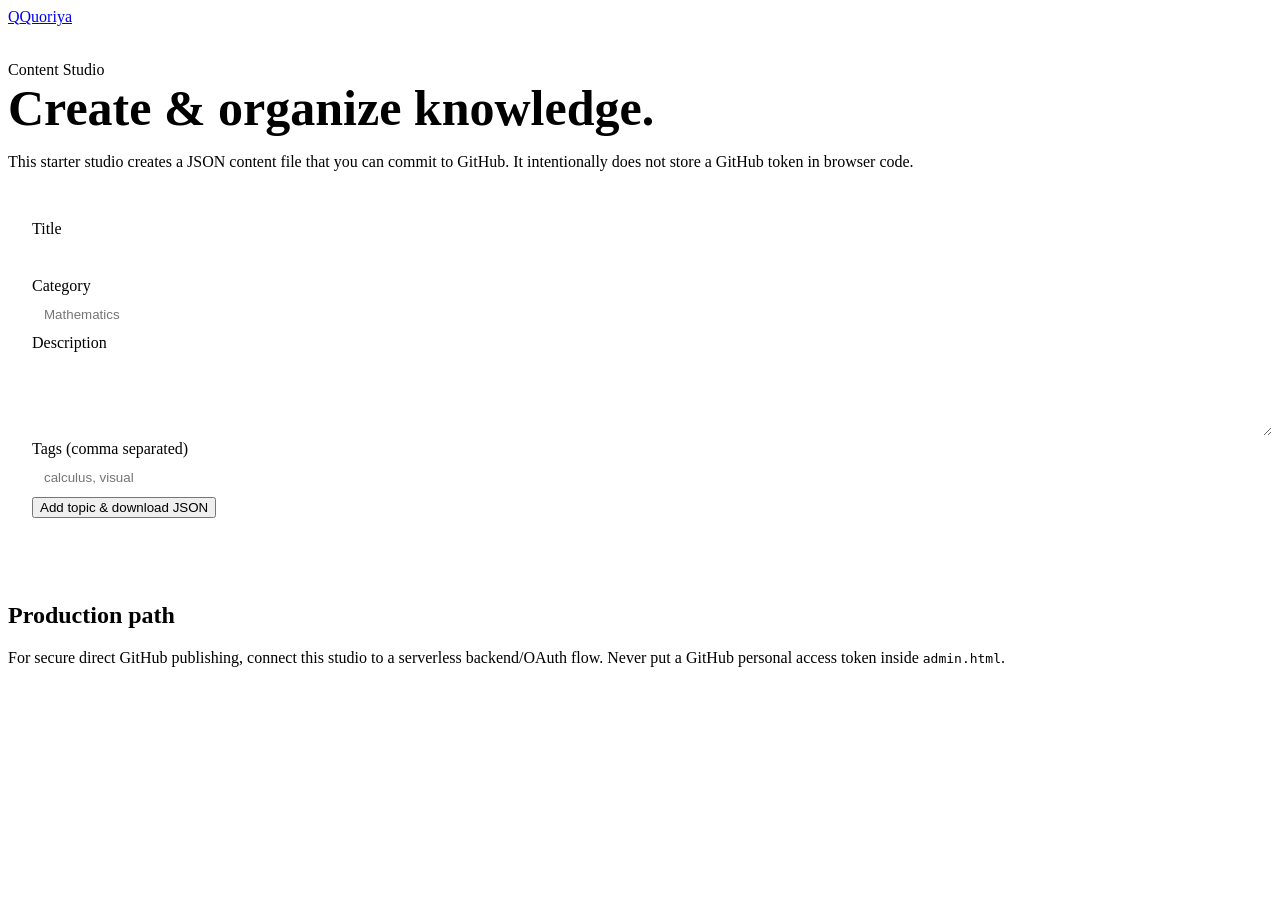
==== admin.html @ b4e04af1 "Add files via upload" ====
<!doctype html><html lang="en"><head><meta charset="utf-8"><meta name="viewport" content="width=device-width,initial-scale=1"><title>Quoriya Content Studio</title><link rel="stylesheet" href="css/style.css"></head><body><main class="section"><a class="brand" href="index.html"><span class="brand-mark">Q</span>Quoriya</a><div style="height:35px"></div><span class="eyebrow">Content Studio</span><h1 style="font:800 50px Manrope;margin:0;color:var(--navy)">Create & organize knowledge.</h1><p class="section-lead">This starter studio creates a JSON content file that you can commit to GitHub. It intentionally does not store a GitHub token in browser code.</p><div class="topic-card" style="padding:24px;margin-top:25px"><form id="contentForm"><label>Title<br><input required name="title" style="width:100%;padding:12px;border:1px solid var(--line);border-radius:10px"></label><br><label>Category<br><input required name="category" placeholder="Mathematics" style="width:100%;padding:12px;border:1px solid var(--line);border-radius:10px"></label><br><label>Description<br><textarea required name="description" rows="4" style="width:100%;padding:12px;border:1px solid var(--line);border-radius:10px"></textarea></label><br><label>Tags (comma separated)<br><input name="tags" placeholder="calculus, visual" style="width:100%;padding:12px;border:1px solid var(--line);border-radius:10px"></label><br><button class="btn btn-primary" type="submit">Add topic & download JSON</button></form></div><div id="status" class="search-results" style="margin-top:20px"></div><h2 style="margin-top:60px">Production path</h2><p class="section-lead">For secure direct GitHub publishing, connect this studio to a serverless backend/OAuth flow. Never put a GitHub personal access token inside <code>admin.html</code>.</p></main><script>const f=document.querySelector('#contentForm');const s=document.querySelector('#status');f.onsubmit=e=>{e.preventDefault();const fd=new FormData(f);const topic={id:fd.get('title').toLowerCase().replace(/[^a-z0-9]+/g,'-').replace(/^-|-$/g,''),title:fd.get('title'),category:fd.get('category'),description:fd.get('description'),icon:'✦',type:'Guide',readTime:'5 min',tags:fd.get('tags').split(',').map(x=>x.trim()).filter(Boolean)};const blob=new Blob([JSON.stringify({topic},null,2)],{type:'application/json'});const a=document.createElement('a');a.href=URL.createObjectURL(blob);a.download=topic.id+'.json';a.click();URL.revokeObjectURL(a.href);s.textContent='Topic file created. Add it to your content workflow in GitHub.'};</script></body></html>
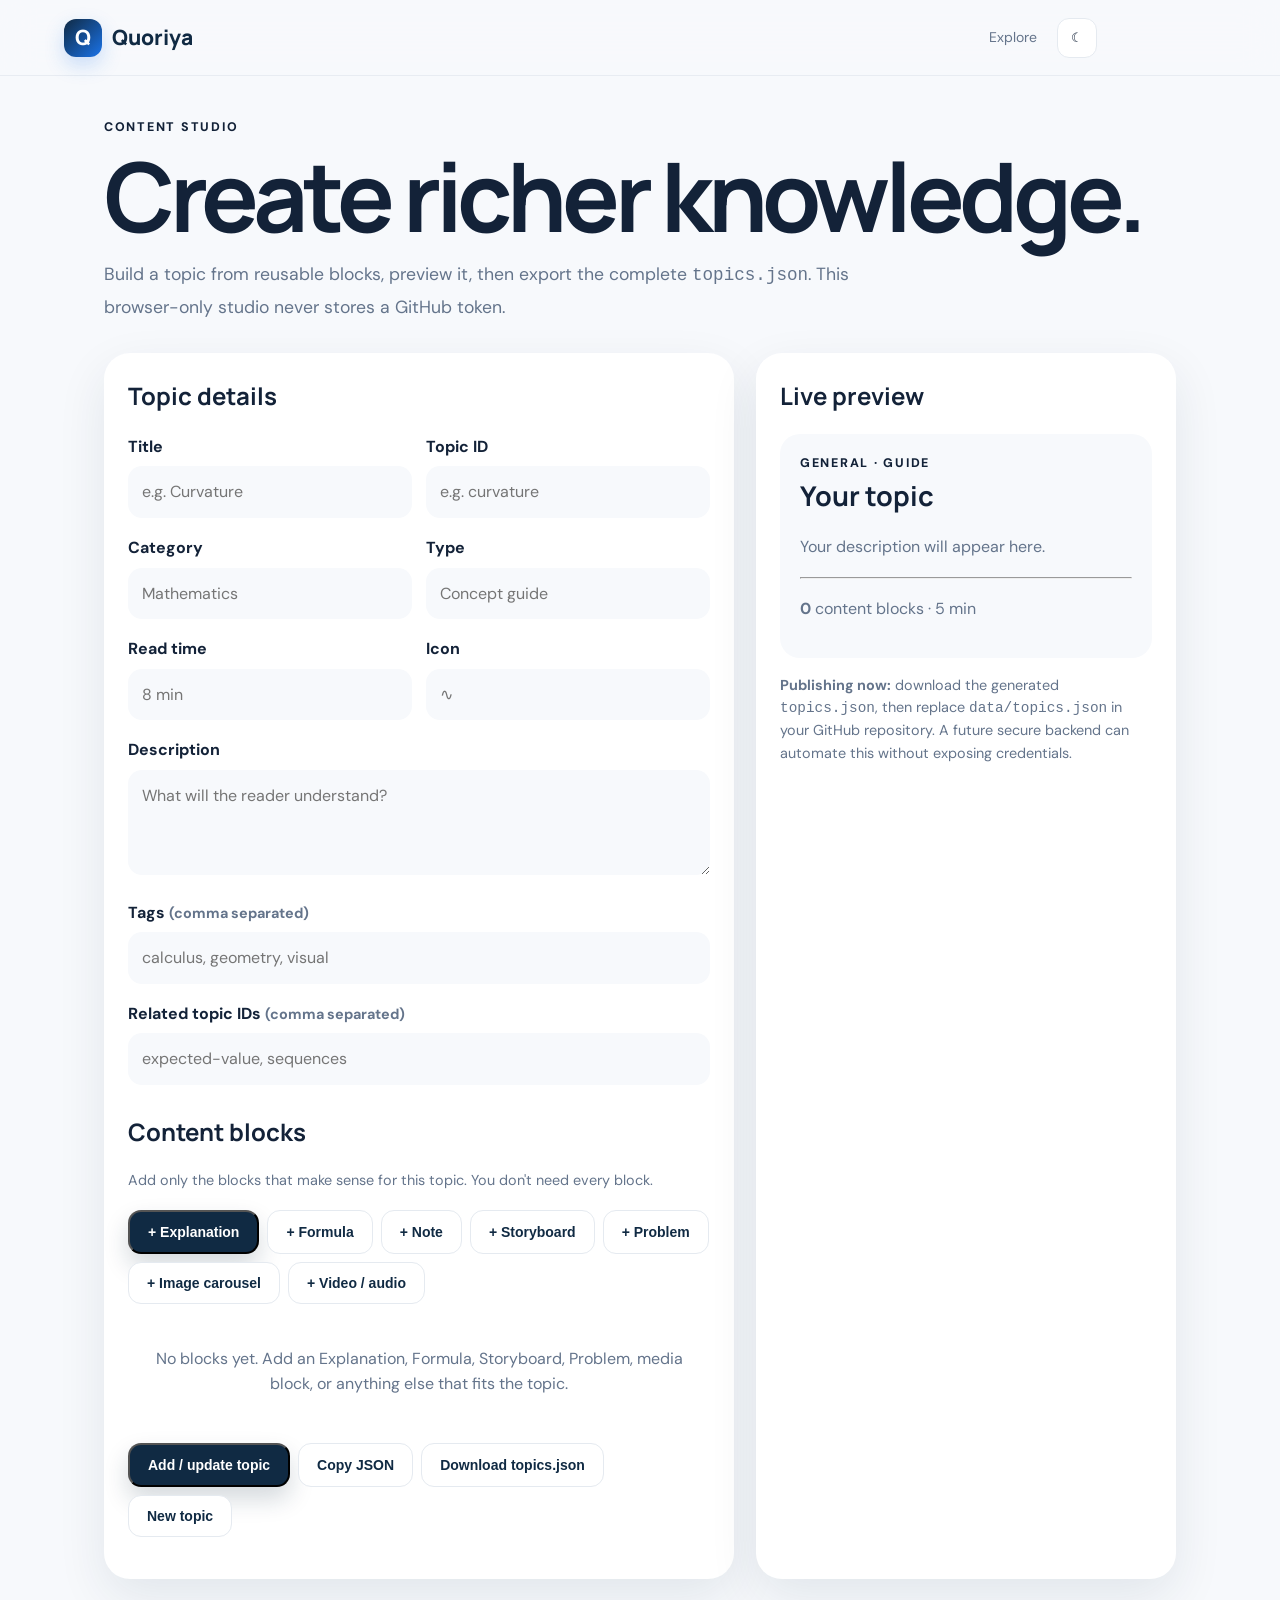
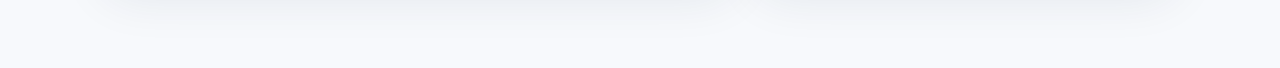
==== commit 51a0ea59: "Update admin.html" ====
--- a/admin.html
+++ b/admin.html
@@ -1 +1,243 @@
-<!doctype html><html lang="en"><head><meta charset="utf-8"><meta name="viewport" content="width=device-width,initial-scale=1"><title>Quoriya Content Studio</title><link rel="stylesheet" href="css/style.css"></head><body><main class="section"><a class="brand" href="index.html"><span class="brand-mark">Q</span>Quoriya</a><div style="height:35px"></div><span class="eyebrow">Content Studio</span><h1 style="font:800 50px Manrope;margin:0;color:var(--navy)">Create & organize knowledge.</h1><p class="section-lead">This starter studio creates a JSON content file that you can commit to GitHub. It intentionally does not store a GitHub token in browser code.</p><div class="topic-card" style="padding:24px;margin-top:25px"><form id="contentForm"><label>Title<br><input required name="title" style="width:100%;padding:12px;border:1px solid var(--line);border-radius:10px"></label><br><label>Category<br><input required name="category" placeholder="Mathematics" style="width:100%;padding:12px;border:1px solid var(--line);border-radius:10px"></label><br><label>Description<br><textarea required name="description" rows="4" style="width:100%;padding:12px;border:1px solid var(--line);border-radius:10px"></textarea></label><br><label>Tags (comma separated)<br><input name="tags" placeholder="calculus, visual" style="width:100%;padding:12px;border:1px solid var(--line);border-radius:10px"></label><br><button class="btn btn-primary" type="submit">Add topic & download JSON</button></form></div><div id="status" class="search-results" style="margin-top:20px"></div><h2 style="margin-top:60px">Production path</h2><p class="section-lead">For secure direct GitHub publishing, connect this studio to a serverless backend/OAuth flow. Never put a GitHub personal access token inside <code>admin.html</code>.</p></main><script>const f=document.querySelector('#contentForm');const s=document.querySelector('#status');f.onsubmit=e=>{e.preventDefault();const fd=new FormData(f);const topic={id:fd.get('title').toLowerCase().replace(/[^a-z0-9]+/g,'-').replace(/^-|-$/g,''),title:fd.get('title'),category:fd.get('category'),description:fd.get('description'),icon:'✦',type:'Guide',readTime:'5 min',tags:fd.get('tags').split(',').map(x=>x.trim()).filter(Boolean)};const blob=new Blob([JSON.stringify({topic},null,2)],{type:'application/json'});const a=document.createElement('a');a.href=URL.createObjectURL(blob);a.download=topic.id+'.json';a.click();URL.revokeObjectURL(a.href);s.textContent='Topic file created. Add it to your content workflow in GitHub.'};</script></body></html>
+<!doctype html>
+<html lang="en">
+<head>
+  <meta charset="utf-8">
+  <meta name="viewport" content="width=device-width,initial-scale=1">
+  <meta name="description" content="Quoriya Content Studio">
+  <meta name="theme-color" content="#102A43">
+  <title>Content Studio — Quoriya</title>
+  <link rel="preconnect" href="https://fonts.googleapis.com">
+  <link rel="preconnect" href="https://fonts.gstatic.com" crossorigin>
+  <link href="https://fonts.googleapis.com/css2?family=DM+Sans:wght@400;500;600;700&family=Manrope:wght@600;700;800&display=swap" rel="stylesheet">
+  <link rel="stylesheet" href="css/style.css">
+  <style>
+    .studio{max-width:1120px;margin:auto;padding:42px 24px 90px}
+    .studio-kicker{color:var(--accent);font-weight:800;letter-spacing:.14em;text-transform:uppercase;font-size:.78rem}
+    .studio h1{font-family:Manrope,sans-serif;font-size:clamp(3rem,8vw,6rem);line-height:.95;letter-spacing:-.055em;margin:12px 0 18px}
+    .studio-lead{max-width:780px;color:var(--muted);font-size:1.1rem;line-height:1.8}
+    .studio-grid{display:grid;grid-template-columns:minmax(0,1.2fr) minmax(300px,.8fr);gap:22px;margin-top:30px}
+    .panel{border:1px solid var(--border);background:var(--card);border-radius:26px;padding:24px;box-shadow:var(--shadow)}
+    .panel h2{font-family:Manrope,sans-serif;margin:0 0 18px}
+    .field{margin:0 0 17px}.field label{display:block;font-weight:700;margin-bottom:7px}
+    .field input,.field textarea,.field select{width:100%;box-sizing:border-box;border:1px solid var(--border);border-radius:14px;background:var(--bg);color:var(--ink);padding:13px 14px;font:inherit}
+    .field textarea{min-height:105px;resize:vertical}
+    .two{display:grid;grid-template-columns:1fr 1fr;gap:14px}
+    .toolbar{display:flex;flex-wrap:wrap;gap:8px;margin:18px 0}.toolbar button{cursor:pointer}
+    .block{border:1px solid var(--border);border-radius:20px;padding:18px;margin-top:14px;background:var(--bg)}
+    .block-head{display:flex;align-items:center;justify-content:space-between;gap:10px;margin-bottom:12px}
+    .block-head strong{font-family:Manrope,sans-serif}
+    .block-actions{display:flex;gap:7px}.mini{border:1px solid var(--border);background:var(--card);color:var(--ink);border-radius:10px;padding:7px 10px;cursor:pointer}
+    .preview{position:sticky;top:18px}
+    .preview-card{border:1px solid var(--border);border-radius:20px;padding:20px;background:var(--bg);min-height:180px}
+    .preview-card h3{font-family:Manrope,sans-serif;font-size:1.7rem;margin:0 0 10px}
+    .preview-card p{color:var(--muted);line-height:1.7}
+    .status{margin-top:14px;padding:12px 14px;border-radius:14px;background:rgba(46,204,113,.10);border:1px solid rgba(46,204,113,.25);color:var(--ink);display:none}
+    .danger{background:rgba(220,53,69,.08);border-color:rgba(220,53,69,.2)}
+    .empty{border:1px dashed var(--border);border-radius:18px;padding:24px;text-align:center;color:var(--muted)}
+    .hint{font-size:.9rem;color:var(--muted);line-height:1.55}
+    @media(max-width:850px){.studio-grid{grid-template-columns:1fr}.preview{position:static}.two{grid-template-columns:1fr}}
+  </style>
+</head>
+<body>
+<div class="app-shell">
+<header class="site-header">
+  <a class="brand" href="index.html"><span class="brand-mark">Q</span><span>Quoriya</span></a>
+  <div></div>
+  <nav class="header-actions">
+    <a href="index.html">Explore</a>
+    <button class="icon-btn" id="themeToggle" type="button">☾</button>
+  </nav>
+</header>
+
+<main class="studio">
+  <div class="studio-kicker">Content Studio</div>
+  <h1>Create richer knowledge.</h1>
+  <p class="studio-lead">Build a topic from reusable blocks, preview it, then export the complete <code>topics.json</code>. This browser-only studio never stores a GitHub token.</p>
+
+  <div class="studio-grid">
+    <section class="panel">
+      <h2>Topic details</h2>
+      <div class="two">
+        <div class="field"><label for="title">Title</label><input id="title" placeholder="e.g. Curvature"></div>
+        <div class="field"><label for="id">Topic ID</label><input id="id" placeholder="e.g. curvature"></div>
+      </div>
+      <div class="two">
+        <div class="field"><label for="category">Category</label><input id="category" placeholder="Mathematics"></div>
+        <div class="field"><label for="type">Type</label><input id="type" placeholder="Concept guide"></div>
+      </div>
+      <div class="two">
+        <div class="field"><label for="readTime">Read time</label><input id="readTime" placeholder="8 min"></div>
+        <div class="field"><label for="icon">Icon</label><input id="icon" placeholder="∿"></div>
+      </div>
+      <div class="field"><label for="description">Description</label><textarea id="description" placeholder="What will the reader understand?"></textarea></div>
+      <div class="field"><label for="tags">Tags <span class="hint">(comma separated)</span></label><input id="tags" placeholder="calculus, geometry, visual"></div>
+      <div class="field"><label for="related">Related topic IDs <span class="hint">(comma separated)</span></label><input id="related" placeholder="expected-value, sequences"></div>
+
+      <h2 style="margin-top:28px">Content blocks</h2>
+      <p class="hint">Add only the blocks that make sense for this topic. You don't need every block.</p>
+      <div class="toolbar">
+        <button class="btn btn-primary" data-add="text">+ Explanation</button>
+        <button class="btn btn-ghost" data-add="formula">+ Formula</button>
+        <button class="btn btn-ghost" data-add="note">+ Note</button>
+        <button class="btn btn-ghost" data-add="story">+ Storyboard</button>
+        <button class="btn btn-ghost" data-add="problem">+ Problem</button>
+        <button class="btn btn-ghost" data-add="gallery">+ Image carousel</button>
+        <button class="btn btn-ghost" data-add="media">+ Video / audio</button>
+      </div>
+      <div id="blocks"></div>
+      <div id="empty" class="empty">No blocks yet. Add an Explanation, Formula, Storyboard, Problem, media block, or anything else that fits the topic.</div>
+
+      <div class="toolbar" style="margin-top:22px">
+        <button class="btn btn-primary" id="saveTopic">Add / update topic</button>
+        <button class="btn btn-ghost" id="copyJson">Copy JSON</button>
+        <button class="btn btn-ghost" id="downloadJson">Download topics.json</button>
+        <button class="btn btn-ghost" id="newTopic">New topic</button>
+      </div>
+      <div id="status" class="status"></div>
+    </section>
+
+    <aside class="panel preview">
+      <h2>Live preview</h2>
+      <div id="preview" class="preview-card">
+        <h3>Your topic</h3>
+        <p>Fill in the title and description. Your content structure will appear here as you build it.</p>
+      </div>
+      <p class="hint" style="margin-top:16px"><strong>Publishing now:</strong> download the generated <code>topics.json</code>, then replace <code>data/topics.json</code> in your GitHub repository. A future secure backend can automate this without exposing credentials.</p>
+    </aside>
+  </div>
+</main>
+
+<script>
+(() => {
+  const $ = id => document.getElementById(id);
+  const blocks = [];
+  let topicsData = {categories:["All"],topics:[]};
+
+  const escapeHtml = v => String(v ?? '').replace(/[&<>'"]/g,c=>({'&':'&amp;','<':'&lt;','>':'&gt;',"'":'&#39;','"':'&quot;'}[c]));
+  const slug = v => String(v||'').toLowerCase().trim().replace(/[^a-z0-9]+/g,'-').replace(/^-|-$/g,'');
+
+  function setupTheme(){
+    if(localStorage.getItem('quoriya-theme')==='dark') document.body.classList.add('dark');
+    $('themeToggle').onclick=()=>{document.body.classList.toggle('dark');localStorage.setItem('quoriya-theme',document.body.classList.contains('dark')?'dark':'light');};
+  }
+
+  async function loadTopics(){
+    try{
+      const r=await fetch('data/topics.json',{cache:'no-store'});
+      if(r.ok) topicsData=await r.json();
+    }catch(e){}
+  }
+
+  function field(label,key,value='',placeholder=''){
+    return `<div class="field"><label>${label}</label><input data-key="${key}" value="${escapeHtml(value)}" placeholder="${escapeHtml(placeholder)}"></div>`;
+  }
+  function area(label,key,value='',placeholder=''){
+    return `<div class="field"><label>${label}</label><textarea data-key="${key}" placeholder="${escapeHtml(placeholder)}">${escapeHtml(value)}</textarea></div>`;
+  }
+
+  function addBlock(type,data={}){
+    blocks.push({type,...data});
+    renderBlocks();
+    renderPreview();
+  }
+
+  function renderBlocks(){
+    $('empty').style.display=blocks.length?'none':'block';
+    $('blocks').innerHTML=blocks.map((b,i)=>{
+      let body='';
+      if(b.type==='text') body=field('Heading','title',b.title||'','What is the main idea?')+area('Paragraphs — one paragraph per line','paragraphs', (b.paragraphs||[]).join('\n'),'Explain the concept clearly...');
+      if(b.type==='formula') body=field('Heading','title',b.title||'','Formula')+field('Formula (plain text or LaTeX)','formula',b.formula||'','e.g. \\\\kappa = 1/\\\\rho')+area('Explanation','explanation',b.explanation||'','Explain each symbol and why the formula matters.');
+      if(b.type==='note') body=field('Heading','title',b.title||'','Key idea')+area('Note','text',b.text||'','Important point, warning, or common mistake.');
+      if(b.type==='story') body=field('Heading','title',b.title||'','Build the intuition')+area('Steps — one step per line as Title | explanation','steps', (b.steps||[]).map(s=>`${s.title} | ${s.text}`).join('\n'),'Move along the curve | Watch the tangent direction change...');
+      if(b.type==='problem') body=field('Heading','title',b.title||'','Quick check')+area('Question','question',b.question||'','Write the problem.')+area('Hint','hint',b.hint||'','Give a useful hint without revealing the answer.')+area('Solution','solution',b.solution||'','Show the correct solution.');
+      if(b.type==='gallery') body=field('Heading','title',b.title||'','Visual gallery')+area('Images — one per line as URL | alt | caption','items',(b.items||[]).map(x=>`${x.src} | ${x.alt||''} | ${x.caption||''}`).join('\n'),'assets/images/example.png | Diagram | Caption');
+      if(b.type==='media') body=field('Heading','title',b.title||'','Video or audio')+field('Kind','kind',b.kind||'video','video or audio')+field('Media URL / path','src',b.src||'','assets/videos/example.mp4 or https://...')+area('Caption','caption',b.caption||'','What should the learner notice?');
+      return `<article class="block" data-index="${i}"><div class="block-head"><strong>${b.type.toUpperCase()}</strong><div class="block-actions"><button class="mini" data-up="${i}" type="button">↑</button><button class="mini" data-down="${i}" type="button">↓</button><button class="mini" data-remove="${i}" type="button">Remove</button></div></div>${body}</article>`;
+    }).join('');
+
+    $('blocks').querySelectorAll('.block').forEach(el=>{
+      const i=Number(el.dataset.index);
+      el.querySelectorAll('[data-key]').forEach(input=>{
+        input.addEventListener('input',()=>{
+          const key=input.dataset.key;
+          blocks[i][key]=input.value;
+          if(key==='paragraphs') blocks[i][key]=input.value.split(/\n+/).map(x=>x.trim()).filter(Boolean);
+          if(key==='steps') blocks[i][key]=input.value.split(/\n+/).map(line=>{const [title,...rest]=line.split('|');return {title:(title||'').trim(),text:rest.join('|').trim()};}).filter(x=>x.title||x.text);
+          if(key==='items') blocks[i][key]=input.value.split(/\n+/).map(line=>{const [src,alt='',caption='']=line.split('|');return {src:(src||'').trim(),alt:alt.trim(),caption:caption.trim()};}).filter(x=>x.src);
+          renderPreview();
+        });
+      });
+    });
+    $('blocks').querySelectorAll('[data-remove]').forEach(btn=>btn.onclick=()=>{blocks.splice(Number(btn.dataset.remove),1);renderBlocks();renderPreview();});
+    $('blocks').querySelectorAll('[data-up]').forEach(btn=>btn.onclick=()=>{const i=Number(btn.dataset.up);if(i>0){[blocks[i-1],blocks[i]]=[blocks[i],blocks[i-1]];renderBlocks();renderPreview();}});
+    $('blocks').querySelectorAll('[data-down]').forEach(btn=>btn.onclick=()=>{const i=Number(btn.dataset.down);if(i<blocks.length-1){[blocks[i+1],blocks[i]]=[blocks[i],blocks[i+1]];renderBlocks();renderPreview();}});
+  }
+
+  function collectTopic(){
+    const title=$('title').value.trim();
+    return {
+      id: slug($('id').value || title),
+      title,
+      category:$('category').value.trim() || 'General',
+      description:$('description').value.trim(),
+      icon:$('icon').value.trim() || 'Q',
+      type:$('type').value.trim() || 'Guide',
+      readTime:$('readTime').value.trim() || '5 min',
+      tags:$('tags').value.split(',').map(x=>x.trim()).filter(Boolean),
+      related:$('related').value.split(',').map(x=>x.trim()).filter(Boolean),
+      blocks:blocks.map(b=>({...b}))
+    };
+  }
+
+  function renderPreview(){
+    const t=collectTopic();
+    $('preview').innerHTML=`<div class="studio-kicker">${escapeHtml(t.category)} · ${escapeHtml(t.type)}</div><h3>${escapeHtml(t.title||'Your topic')}</h3><p>${escapeHtml(t.description||'Your description will appear here.')}</p><hr><p><strong>${blocks.length}</strong> content block${blocks.length===1?'':'s'} · ${escapeHtml(t.readTime)}</p>`;
+  }
+
+  function flash(msg,danger=false){
+    const s=$('status');s.textContent=msg;s.className='status'+(danger?' danger':'');s.style.display='block';setTimeout(()=>s.style.display='none',4000);
+  }
+
+  function currentJson(){
+    const t=collectTopic();
+    const existing=(topicsData.topics||[]).filter(x=>x.id!==t.id);
+    const categories=new Set((topicsData.categories||[]).filter(x=>x!=='All'));
+    existing.forEach(x=>categories.add(x.category));
+    if(t.category) categories.add(t.category);
+    return {categories:['All',...Array.from(categories).sort()],topics:[...existing,t]};
+  }
+
+  $('blocks').addEventListener('click',()=>{});
+  document.querySelectorAll('[data-add]').forEach(btn=>btn.onclick=()=>addBlock(btn.dataset.add, btn.dataset.add==='media'?{kind:'video'}:{}));
+
+  $('saveTopic').onclick=()=>{
+    const t=collectTopic();
+    if(!t.title){flash('Add a topic title first.',true);return;}
+    if(!t.description){flash('Add a short description first.',true);return;}
+    topicsData=currentJson();
+    flash(`“${t.title}” is ready in the exported content set. Download topics.json and replace the GitHub data file.`);
+  };
+
+  $('copyJson').onclick=async()=>{
+    try{await navigator.clipboard.writeText(JSON.stringify(currentJson(),null,2));flash('Complete topics.json copied to clipboard.');}
+    catch(e){flash('Clipboard permission was blocked. Use Download topics.json instead.',true);}
+  };
+
+  $('downloadJson').onclick=()=>{
+    const blob=new Blob([JSON.stringify(currentJson(),null,2)],{type:'application/json'});
+    const a=document.createElement('a');a.href=URL.createObjectURL(blob);a.download='topics.json';a.click();URL.revokeObjectURL(a.href);
+    topicsData=currentJson();flash('topics.json downloaded. Upload it to data/topics.json in GitHub.');
+  };
+
+  $('newTopic').onclick=()=>{
+    ['title','id','description','tags','related'].forEach(id=>$(id).value='');
+    $('category').value='';$('type').value='';$('readTime').value='';$('icon').value='';blocks.length=0;renderBlocks();renderPreview();window.scrollTo({top:0,behavior:'smooth'});
+  };
+
+  ['title','id','category','type','readTime','icon','description','tags','related'].forEach(id=>$(id).addEventListener('input',renderPreview));
+  setupTheme();
+  loadTopics().then(renderPreview);
+})();
+</script>
+</body>
+</html>
--- a/css/style.css
+++ b/css/style.css
@@ -0,0 +1,3 @@
+:root{--navy:#102a43;--blue:#1a73e8;--blue2:#2f80ed;--green:#25a56a;--gold:#c5a880;--ink:#132238;--muted:#64748b;--bg:#f7f9fc;--card:#fff;--line:#e5eaf0;--shadow:0 18px 50px rgba(16,42,67,.09);--radius:22px}*{box-sizing:border-box}html{scroll-behavior:smooth}body{margin:0;background:var(--bg);color:var(--ink);font-family:"DM Sans",sans-serif;line-height:1.6}.app-shell{min-height:100vh}.site-header{height:76px;position:sticky;top:0;z-index:50;background:rgba(247,249,252,.88);backdrop-filter:blur(18px);border-bottom:1px solid rgba(229,234,240,.8);display:grid;grid-template-columns:auto minmax(280px,620px) auto;align-items:center;gap:28px;padding:0 clamp(20px,5vw,72px)}.brand{display:flex;align-items:center;gap:10px;color:var(--navy);text-decoration:none;font-family:Manrope,sans-serif;font-size:21px;font-weight:800}.brand-mark{width:38px;height:38px;border-radius:12px;display:grid;place-items:center;color:#fff;background:linear-gradient(135deg,var(--navy),var(--blue));box-shadow:0 8px 20px rgba(26,115,232,.22)}.brand-mark.small{width:30px;height:30px;border-radius:9px;font-size:14px;display:inline-grid;margin-right:8px}.global-search{height:44px;background:#fff;border:1px solid var(--line);border-radius:14px;display:flex;align-items:center;padding:0 12px;gap:10px;box-shadow:0 4px 16px rgba(16,42,67,.04)}.global-search>span{font-size:24px;color:var(--muted)}.global-search input{border:0;outline:0;background:transparent;min-width:0;flex:1;font:inherit;color:var(--ink)}kbd{font-size:11px;border:1px solid var(--line);border-radius:7px;padding:3px 7px;color:var(--muted);background:#f8fafc}.header-actions{display:flex;align-items:center;gap:20px}.header-actions a{font-size:14px;color:var(--muted);text-decoration:none}.icon-btn,.menu-btn{border:1px solid var(--line);background:#fff;border-radius:12px;width:40px;height:40px;cursor:pointer;color:var(--ink)}.menu-btn{display:none}.mobile-menu{display:none}.hero{max-width:1320px;margin:0 auto;min-height:610px;padding:90px clamp(20px,5vw,72px);display:grid;grid-template-columns:1.05fr .95fr;align-items:center;gap:50px}.eyebrow{display:inline-block;text-transform:uppercase;letter-spacing:.13em;font-size:11px;font-weight:800;color:var(--blue);margin-bottom:13px}.hero h1{font:800 clamp(48px,6vw,82px)/1.02 Manrope,sans-serif;letter-spacing:-.055em;margin:0 0 24px;color:var(--navy)}.hero h1 em{font-style:normal;color:var(--blue)}.hero p{max-width:650px;color:var(--muted);font-size:18px}.hero-actions{display:flex;gap:12px;margin-top:30px;flex-wrap:wrap}.btn{display:inline-flex;align-items:center;gap:10px;text-decoration:none;border-radius:13px;padding:12px 18px;font-weight:700;font-size:14px}.btn-primary{color:#fff;background:var(--navy);box-shadow:0 12px 24px rgba(16,42,67,.18)}.btn-ghost{color:var(--navy);border:1px solid var(--line);background:#fff}.hero-orbit{height:420px;position:relative;display:grid;place-items:center}.hero-orbit:before,.hero-orbit:after{content:"";position:absolute;border:1px solid #d9e3ef;border-radius:50%;width:300px;height:300px}.hero-orbit:after{width:430px;height:430px;border-color:#e7edf4}.orbit-core{width:130px;height:130px;border-radius:38px;display:grid;place-items:center;background:linear-gradient(145deg,var(--navy),var(--blue));color:#fff;font:800 58px Manrope;box-shadow:0 28px 60px rgba(16,42,67,.2);z-index:2}.orbit-card{position:absolute;z-index:3;background:#fff;border:1px solid var(--line);border-radius:18px;padding:14px 16px;box-shadow:var(--shadow);display:flex;gap:10px;align-items:center}.orbit-card span{font-size:22px;color:var(--blue)}.orbit-card small{font-weight:700}.card-a{top:55px;right:12%}.card-b{bottom:70px;left:8%}.card-c{bottom:38px;right:5%}.section{max-width:1320px;margin:0 auto;padding:90px clamp(20px,5vw,72px)}.section-heading{display:flex;align-items:end;justify-content:space-between;gap:25px;margin-bottom:30px}.section h2{font:800 clamp(30px,4vw,46px)/1.08 Manrope;margin:0;letter-spacing:-.04em;color:var(--navy)}.section-lead{color:var(--muted);max-width:570px;font-size:17px}.filter-row{display:flex;gap:8px;flex-wrap:wrap;justify-content:flex-end}.filter-btn{border:1px solid var(--line);background:#fff;color:var(--muted);border-radius:999px;padding:8px 13px;cursor:pointer}.filter-btn.active{background:var(--navy);color:#fff;border-color:var(--navy)}.topic-grid{display:grid;grid-template-columns:repeat(3,1fr);gap:18px}.topic-card{background:var(--card);border:1px solid var(--line);border-radius:var(--radius);overflow:hidden;box-shadow:0 5px 24px rgba(16,42,67,.045);transition:.25s transform,.25s box-shadow}.topic-card:hover{transform:translateY(-5px);box-shadow:var(--shadow)}.topic-cover{height:160px;padding:22px;display:flex;justify-content:space-between;align-items:flex-end;background:linear-gradient(135deg,#eaf2ff,#f8fbff)}.topic-cover .topic-icon{font-size:42px}.topic-type{background:#fff;border:1px solid var(--line);border-radius:999px;padding:5px 9px;font-size:10px;font-weight:800;text-transform:uppercase;color:var(--muted)}.topic-body{padding:20px}.topic-body h3{margin:0 0 7px;font:700 20px Manrope}.topic-body p{margin:0;color:var(--muted);font-size:14px}.topic-meta{display:flex;justify-content:space-between;align-items:center;margin-top:18px;font-size:12px;color:var(--muted)}.save-btn{border:0;background:transparent;cursor:pointer;font-size:20px;color:var(--muted)}.split-section{display:grid;grid-template-columns:.8fr 1.2fr;gap:80px;align-items:start;background:#fff;border-top:1px solid var(--line);border-bottom:1px solid var(--line);max-width:none;padding-left:max(20px,calc((100vw - 1176px)/2));padding-right:max(20px,calc((100vw - 1176px)/2))}.path-list{display:grid;gap:12px}.path-item{background:var(--bg);border:1px solid var(--line);padding:20px;border-radius:18px;display:flex;gap:18px;align-items:center}.path-num{width:38px;height:38px;display:grid;place-items:center;background:var(--navy);color:#fff;border-radius:12px;font-weight:800}.path-item strong{display:block}.path-item span{font-size:13px;color:var(--muted)}.saved-section{min-height:300px}.saved-grid{display:grid;grid-template-columns:repeat(3,1fr);gap:18px}.empty{padding:45px;text-align:center;border:1px dashed #cbd5e1;border-radius:20px;color:var(--muted);grid-column:1/-1}.search-results{margin-bottom:25px;padding:18px;background:#fff;border:1px solid var(--line);border-radius:18px}.search-results strong{color:var(--navy)}.site-footer{border-top:1px solid var(--line);padding:45px clamp(20px,5vw,72px);display:flex;justify-content:space-between;gap:30px;align-items:end;color:var(--muted)}.site-footer p{margin:7px 0 0;font-size:13px}.footer-links{display:flex;gap:20px}.footer-links a{color:var(--muted);text-decoration:none;font-size:13px}body.dark{--bg:#0b1220;--card:#111b2d;--ink:#e8eef7;--navy:#f1f6ff;--muted:#9aabc0;--line:#22314a}body.dark .site-header{background:rgba(11,18,32,.9)}body.dark .global-search,body.dark .btn-ghost,body.dark .icon-btn,body.dark .orbit-card,body.dark .search-results{background:#111b2d}body.dark .topic-cover{background:linear-gradient(135deg,#14243c,#101b2d)}body.dark .split-section{background:#0e1727}body.dark .path-item{background:#111b2d}body.dark kbd{background:#0b1220}body.dark .topic-card{box-shadow:none}@media(max-width:950px){.site-header{grid-template-columns:auto 1fr auto}.global-search{grid-column:2;grid-row:1}.header-actions a{display:none}.menu-btn{display:block}.hero{grid-template-columns:1fr;min-height:auto;padding-top:65px}.hero-orbit{height:340px}.topic-grid,.saved-grid{grid-template-columns:repeat(2,1fr)}.split-section{grid-template-columns:1fr;gap:30px}}@media(max-width:620px){.site-header{height:auto;min-height:76px;padding:12px 16px;grid-template-columns:auto auto;justify-content:space-between}.global-search{grid-column:1/-1;grid-row:2}.header-actions{gap:7px}.mobile-menu{position:fixed;z-index:45;top:76px;right:16px;display:none;flex-direction:column;background:var(--card);border:1px solid var(--line);border-radius:16px;padding:8px;box-shadow:var(--shadow)}.mobile-menu.open{display:flex}.mobile-menu a{padding:10px 14px;color:var(--ink);text-decoration:none}.hero{padding-top:55px}.hero h1{font-size:47px}.hero p{font-size:16px}.hero-orbit{transform:scale(.82);margin:-20px 0}.section{padding-top:65px;padding-bottom:65px}.section-heading{align-items:start;flex-direction:column}.filter-row{justify-content:flex-start}.topic-grid,.saved-grid{grid-template-columns:1fr}.site-footer{flex-direction:column;align-items:flex-start}.footer-links{flex-wrap:wrap}}
+
+.topic-card-link{display:block;color:inherit;text-decoration:none}.topic-card-link .topic-body{padding-bottom:4px}.topic-card-link:focus-visible{outline:3px solid var(--blue);outline-offset:-3px}
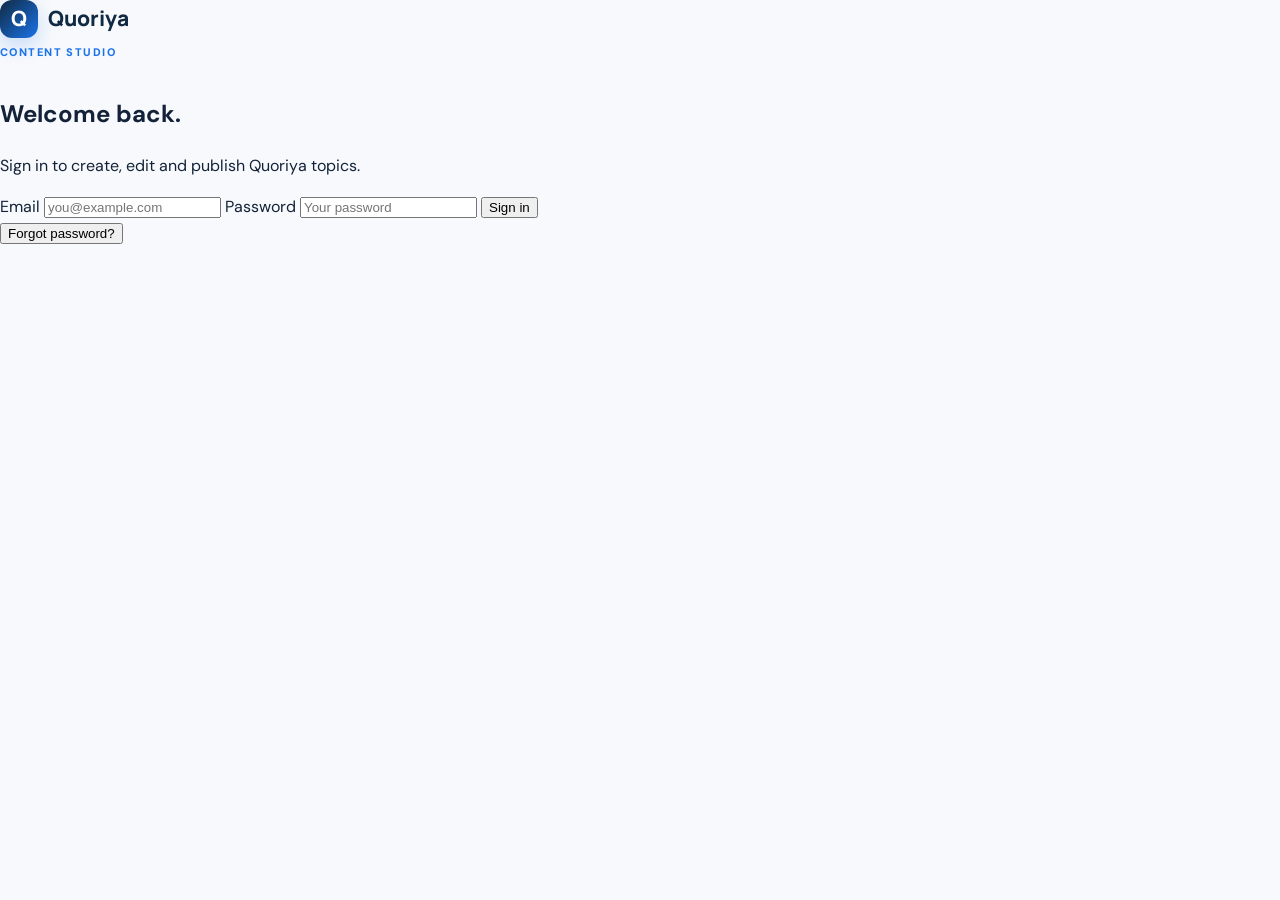
==== commit 9e0633cf: "Update admin.html" ====
--- a/admin.html
+++ b/admin.html
@@ -1,243 +1,541 @@
 <!doctype html>
 <html lang="en">
+
 <head>
-  <meta charset="utf-8">
-  <meta name="viewport" content="width=device-width,initial-scale=1">
-  <meta name="description" content="Quoriya Content Studio">
-  <meta name="theme-color" content="#102A43">
+
+  <meta charset="UTF-8">
+
+  <meta
+    name="viewport"
+    content="width=device-width, initial-scale=1.0"
+  >
+
+  <meta
+    name="description"
+    content="Quoriya Content Studio"
+  >
+
   <title>Content Studio — Quoriya</title>
-  <link rel="preconnect" href="https://fonts.googleapis.com">
-  <link rel="preconnect" href="https://fonts.gstatic.com" crossorigin>
-  <link href="https://fonts.googleapis.com/css2?family=DM+Sans:wght@400;500;600;700&family=Manrope:wght@600;700;800&display=swap" rel="stylesheet">
-  <link rel="stylesheet" href="css/style.css">
-  <style>
-    .studio{max-width:1120px;margin:auto;padding:42px 24px 90px}
-    .studio-kicker{color:var(--accent);font-weight:800;letter-spacing:.14em;text-transform:uppercase;font-size:.78rem}
-    .studio h1{font-family:Manrope,sans-serif;font-size:clamp(3rem,8vw,6rem);line-height:.95;letter-spacing:-.055em;margin:12px 0 18px}
-    .studio-lead{max-width:780px;color:var(--muted);font-size:1.1rem;line-height:1.8}
-    .studio-grid{display:grid;grid-template-columns:minmax(0,1.2fr) minmax(300px,.8fr);gap:22px;margin-top:30px}
-    .panel{border:1px solid var(--border);background:var(--card);border-radius:26px;padding:24px;box-shadow:var(--shadow)}
-    .panel h2{font-family:Manrope,sans-serif;margin:0 0 18px}
-    .field{margin:0 0 17px}.field label{display:block;font-weight:700;margin-bottom:7px}
-    .field input,.field textarea,.field select{width:100%;box-sizing:border-box;border:1px solid var(--border);border-radius:14px;background:var(--bg);color:var(--ink);padding:13px 14px;font:inherit}
-    .field textarea{min-height:105px;resize:vertical}
-    .two{display:grid;grid-template-columns:1fr 1fr;gap:14px}
-    .toolbar{display:flex;flex-wrap:wrap;gap:8px;margin:18px 0}.toolbar button{cursor:pointer}
-    .block{border:1px solid var(--border);border-radius:20px;padding:18px;margin-top:14px;background:var(--bg)}
-    .block-head{display:flex;align-items:center;justify-content:space-between;gap:10px;margin-bottom:12px}
-    .block-head strong{font-family:Manrope,sans-serif}
-    .block-actions{display:flex;gap:7px}.mini{border:1px solid var(--border);background:var(--card);color:var(--ink);border-radius:10px;padding:7px 10px;cursor:pointer}
-    .preview{position:sticky;top:18px}
-    .preview-card{border:1px solid var(--border);border-radius:20px;padding:20px;background:var(--bg);min-height:180px}
-    .preview-card h3{font-family:Manrope,sans-serif;font-size:1.7rem;margin:0 0 10px}
-    .preview-card p{color:var(--muted);line-height:1.7}
-    .status{margin-top:14px;padding:12px 14px;border-radius:14px;background:rgba(46,204,113,.10);border:1px solid rgba(46,204,113,.25);color:var(--ink);display:none}
-    .danger{background:rgba(220,53,69,.08);border-color:rgba(220,53,69,.2)}
-    .empty{border:1px dashed var(--border);border-radius:18px;padding:24px;text-align:center;color:var(--muted)}
-    .hint{font-size:.9rem;color:var(--muted);line-height:1.55}
-    @media(max-width:850px){.studio-grid{grid-template-columns:1fr}.preview{position:static}.two{grid-template-columns:1fr}}
-  </style>
+
+  <link
+    rel="preconnect"
+    href="https://fonts.googleapis.com"
+  >
+
+  <link
+    rel="preconnect"
+    href="https://fonts.gstatic.com"
+    crossorigin
+  >
+
+  <link
+    href="https://fonts.googleapis.com/css2?family=DM+Sans:wght@400;500;600;700&family=Manrope:wght@600;700;800&display=swap"
+    rel="stylesheet"
+  >
+
+  <link
+    rel="stylesheet"
+    href="css/style.css"
+  >
+
+  <link
+    rel="stylesheet"
+    href="css/admin.css"
+  >
+
 </head>
+
 <body>
-<div class="app-shell">
-<header class="site-header">
-  <a class="brand" href="index.html"><span class="brand-mark">Q</span><span>Quoriya</span></a>
-  <div></div>
-  <nav class="header-actions">
-    <a href="index.html">Explore</a>
-    <button class="icon-btn" id="themeToggle" type="button">☾</button>
-  </nav>
-</header>
-
-<main class="studio">
-  <div class="studio-kicker">Content Studio</div>
-  <h1>Create richer knowledge.</h1>
-  <p class="studio-lead">Build a topic from reusable blocks, preview it, then export the complete <code>topics.json</code>. This browser-only studio never stores a GitHub token.</p>
-
-  <div class="studio-grid">
-    <section class="panel">
-      <h2>Topic details</h2>
-      <div class="two">
-        <div class="field"><label for="title">Title</label><input id="title" placeholder="e.g. Curvature"></div>
-        <div class="field"><label for="id">Topic ID</label><input id="id" placeholder="e.g. curvature"></div>
+
+<div class="admin-shell">
+
+  <!-- LOGIN -->
+
+  <section id="loginView" class="login-view">
+
+    <div class="login-card">
+
+      <div class="brand admin-brand">
+
+        <span class="brand-mark">Q</span>
+
+        <span>Quoriya</span>
+
       </div>
-      <div class="two">
-        <div class="field"><label for="category">Category</label><input id="category" placeholder="Mathematics"></div>
-        <div class="field"><label for="type">Type</label><input id="type" placeholder="Concept guide"></div>
+
+      <span class="eyebrow">
+        Content Studio
+      </span>
+
+      <h1>
+        Welcome back.
+      </h1>
+
+      <p>
+        Sign in to create, edit and publish Quoriya topics.
+      </p>
+
+      <form id="loginForm">
+
+        <label>
+          Email
+
+          <input
+            id="loginEmail"
+            type="email"
+            required
+            autocomplete="email"
+            placeholder="you@example.com"
+          >
+
+        </label>
+
+        <label>
+          Password
+
+          <input
+            id="loginPassword"
+            type="password"
+            required
+            autocomplete="current-password"
+            placeholder="Your password"
+          >
+
+        </label>
+
+        <button
+          class="admin-primary"
+          type="submit"
+        >
+          Sign in
+        </button>
+
+      </form>
+
+      <button
+        id="resetPassword"
+        class="text-button"
+        type="button"
+      >
+        Forgot password?
+      </button>
+
+      <p
+        id="loginMessage"
+        class="admin-message"
+      ></p>
+
+    </div>
+
+  </section>
+
+
+  <!-- STUDIO -->
+
+  <section
+    id="studioView"
+    class="studio-view"
+    hidden
+  >
+
+    <header class="studio-header">
+
+      <div>
+
+        <div class="brand">
+
+          <span class="brand-mark">Q</span>
+
+          <span>Quoriya</span>
+
+        </div>
+
+        <p class="studio-subtitle">
+          Real Content Studio
+        </p>
+
       </div>
-      <div class="two">
-        <div class="field"><label for="readTime">Read time</label><input id="readTime" placeholder="8 min"></div>
-        <div class="field"><label for="icon">Icon</label><input id="icon" placeholder="∿"></div>
+
+      <div class="studio-user">
+
+        <span id="currentUser"></span>
+
+        <button
+          id="logoutButton"
+          class="admin-secondary"
+          type="button"
+        >
+          Logout
+        </button>
+
       </div>
-      <div class="field"><label for="description">Description</label><textarea id="description" placeholder="What will the reader understand?"></textarea></div>
-      <div class="field"><label for="tags">Tags <span class="hint">(comma separated)</span></label><input id="tags" placeholder="calculus, geometry, visual"></div>
-      <div class="field"><label for="related">Related topic IDs <span class="hint">(comma separated)</span></label><input id="related" placeholder="expected-value, sequences"></div>
-
-      <h2 style="margin-top:28px">Content blocks</h2>
-      <p class="hint">Add only the blocks that make sense for this topic. You don't need every block.</p>
-      <div class="toolbar">
-        <button class="btn btn-primary" data-add="text">+ Explanation</button>
-        <button class="btn btn-ghost" data-add="formula">+ Formula</button>
-        <button class="btn btn-ghost" data-add="note">+ Note</button>
-        <button class="btn btn-ghost" data-add="story">+ Storyboard</button>
-        <button class="btn btn-ghost" data-add="problem">+ Problem</button>
-        <button class="btn btn-ghost" data-add="gallery">+ Image carousel</button>
-        <button class="btn btn-ghost" data-add="media">+ Video / audio</button>
-      </div>
-      <div id="blocks"></div>
-      <div id="empty" class="empty">No blocks yet. Add an Explanation, Formula, Storyboard, Problem, media block, or anything else that fits the topic.</div>
-
-      <div class="toolbar" style="margin-top:22px">
-        <button class="btn btn-primary" id="saveTopic">Add / update topic</button>
-        <button class="btn btn-ghost" id="copyJson">Copy JSON</button>
-        <button class="btn btn-ghost" id="downloadJson">Download topics.json</button>
-        <button class="btn btn-ghost" id="newTopic">New topic</button>
-      </div>
-      <div id="status" class="status"></div>
-    </section>
-
-    <aside class="panel preview">
-      <h2>Live preview</h2>
-      <div id="preview" class="preview-card">
-        <h3>Your topic</h3>
-        <p>Fill in the title and description. Your content structure will appear here as you build it.</p>
-      </div>
-      <p class="hint" style="margin-top:16px"><strong>Publishing now:</strong> download the generated <code>topics.json</code>, then replace <code>data/topics.json</code> in your GitHub repository. A future secure backend can automate this without exposing credentials.</p>
-    </aside>
+
+    </header>
+
+
+    <main class="studio-main">
+
+      <!-- SIDEBAR -->
+
+      <aside class="studio-sidebar">
+
+        <button
+          id="newTopicButton"
+          class="admin-primary"
+          type="button"
+        >
+          + New topic
+        </button>
+
+        <div class="studio-filter">
+
+          <input
+            id="topicSearch"
+            type="search"
+            placeholder="Search topics..."
+          >
+
+        </div>
+
+        <div
+          id="topicList"
+          class="topic-list"
+        ></div>
+
+      </aside>
+
+
+      <!-- EDITOR -->
+
+      <section class="editor-area">
+
+        <div class="editor-toolbar">
+
+          <div>
+
+            <span class="eyebrow">
+              Topic editor
+            </span>
+
+            <h1 id="editorHeading">
+              Create a topic
+            </h1>
+
+          </div>
+
+          <div class="toolbar-actions">
+
+            <button
+              id="previewButton"
+              class="admin-secondary"
+              type="button"
+            >
+              Preview
+            </button>
+
+            <button
+              id="saveDraftButton"
+              class="admin-secondary"
+              type="button"
+            >
+              Save draft
+            </button>
+
+            <button
+              id="publishButton"
+              class="admin-primary"
+              type="button"
+            >
+              Publish
+            </button>
+
+          </div>
+
+        </div>
+
+
+        <form id="topicForm" class="topic-form">
+
+          <input
+            id="topicDocumentId"
+            type="hidden"
+          >
+
+
+          <div class="form-grid">
+
+            <label>
+              Title
+
+              <input
+                id="topicTitle"
+                type="text"
+                required
+                placeholder="Curvature"
+              >
+
+            </label>
+
+
+            <label>
+              Topic ID
+
+              <input
+                id="topicId"
+                type="text"
+                required
+                placeholder="curvature"
+              >
+
+            </label>
+
+
+            <label>
+              Category
+
+              <input
+                id="topicCategory"
+                type="text"
+                value="Mathematics"
+              >
+
+            </label>
+
+
+            <label>
+              Type
+
+              <select id="topicType">
+
+                <option>
+                  Concept guide
+                </option>
+
+                <option>
+                  Visual lesson
+                </option>
+
+                <option>
+                  Problem set
+                </option>
+
+                <option>
+                  Formula guide
+                </option>
+
+                <option>
+                  General guide
+                </option>
+
+              </select>
+
+            </label>
+
+
+            <label>
+              Read time
+
+              <input
+                id="topicReadTime"
+                type="text"
+                value="8 min"
+              >
+
+            </label>
+
+
+            <label>
+              Tags
+
+              <input
+                id="topicTags"
+                type="text"
+                placeholder="calculus, geometry, visual"
+              >
+
+            </label>
+
+          </div>
+
+
+          <label>
+
+            Description
+
+            <textarea
+              id="topicDescription"
+              rows="4"
+              placeholder="What will the learner understand?"
+            ></textarea>
+
+          </label>
+
+
+          <label>
+
+            Related topic IDs
+
+            <input
+              id="topicRelated"
+              type="text"
+              placeholder="derivatives, differential-calculus"
+            >
+
+          </label>
+
+
+          <!-- CONTENT BLOCKS -->
+
+          <section class="blocks-section">
+
+            <div class="blocks-header">
+
+              <div>
+
+                <span class="eyebrow">
+                  Content
+                </span>
+
+                <h2>
+                  Learning blocks
+                </h2>
+
+              </div>
+
+              <div class="block-buttons">
+
+                <button
+                  type="button"
+                  data-add-block="text"
+                  class="block-add"
+                >
+                  + Explanation
+                </button>
+
+                <button
+                  type="button"
+                  data-add-block="formula"
+                  class="block-add"
+                >
+                  + Formula
+                </button>
+
+                <button
+                  type="button"
+                  data-add-block="note"
+                  class="block-add"
+                >
+                  + Note
+                </button>
+
+                <button
+                  type="button"
+                  data-add-block="story"
+                  class="block-add"
+                >
+                  + Story
+                </button>
+
+                <button
+                  type="button"
+                  data-add-block="problem"
+                  class="block-add"
+                >
+                  + Problem
+                </button>
+
+                <button
+                  type="button"
+                  data-add-block="gallery"
+                  class="block-add"
+                >
+                  + Gallery
+                </button>
+
+                <button
+                  type="button"
+                  data-add-block="media"
+                  class="block-add"
+                >
+                  + Media
+                </button>
+
+              </div>
+
+            </div>
+
+
+            <div
+              id="blocksContainer"
+              class="blocks-container"
+            >
+
+              <div class="empty-blocks">
+                Add an Explanation, Formula, Story, Problem or media block.
+              </div>
+
+            </div>
+
+          </section>
+
+
+          <div
+            id="editorMessage"
+            class="editor-message"
+          ></div>
+
+        </form>
+
+      </section>
+
+    </main>
+
+  </section>
+
+</div>
+
+
+<!-- PREVIEW MODAL -->
+
+<div
+  id="previewModal"
+  class="preview-modal"
+  hidden
+>
+
+  <div class="preview-window">
+
+    <div class="preview-header">
+
+      <strong>
+        Topic Preview
+      </strong>
+
+      <button
+        id="closePreview"
+        class="admin-secondary"
+        type="button"
+      >
+        Close
+      </button>
+
+    </div>
+
+    <iframe
+      id="previewFrame"
+      title="Topic preview"
+    ></iframe>
+
   </div>
-</main>
-
-<script>
-(() => {
-  const $ = id => document.getElementById(id);
-  const blocks = [];
-  let topicsData = {categories:["All"],topics:[]};
-
-  const escapeHtml = v => String(v ?? '').replace(/[&<>'"]/g,c=>({'&':'&amp;','<':'&lt;','>':'&gt;',"'":'&#39;','"':'&quot;'}[c]));
-  const slug = v => String(v||'').toLowerCase().trim().replace(/[^a-z0-9]+/g,'-').replace(/^-|-$/g,'');
-
-  function setupTheme(){
-    if(localStorage.getItem('quoriya-theme')==='dark') document.body.classList.add('dark');
-    $('themeToggle').onclick=()=>{document.body.classList.toggle('dark');localStorage.setItem('quoriya-theme',document.body.classList.contains('dark')?'dark':'light');};
-  }
-
-  async function loadTopics(){
-    try{
-      const r=await fetch('data/topics.json',{cache:'no-store'});
-      if(r.ok) topicsData=await r.json();
-    }catch(e){}
-  }
-
-  function field(label,key,value='',placeholder=''){
-    return `<div class="field"><label>${label}</label><input data-key="${key}" value="${escapeHtml(value)}" placeholder="${escapeHtml(placeholder)}"></div>`;
-  }
-  function area(label,key,value='',placeholder=''){
-    return `<div class="field"><label>${label}</label><textarea data-key="${key}" placeholder="${escapeHtml(placeholder)}">${escapeHtml(value)}</textarea></div>`;
-  }
-
-  function addBlock(type,data={}){
-    blocks.push({type,...data});
-    renderBlocks();
-    renderPreview();
-  }
-
-  function renderBlocks(){
-    $('empty').style.display=blocks.length?'none':'block';
-    $('blocks').innerHTML=blocks.map((b,i)=>{
-      let body='';
-      if(b.type==='text') body=field('Heading','title',b.title||'','What is the main idea?')+area('Paragraphs — one paragraph per line','paragraphs', (b.paragraphs||[]).join('\n'),'Explain the concept clearly...');
-      if(b.type==='formula') body=field('Heading','title',b.title||'','Formula')+field('Formula (plain text or LaTeX)','formula',b.formula||'','e.g. \\\\kappa = 1/\\\\rho')+area('Explanation','explanation',b.explanation||'','Explain each symbol and why the formula matters.');
-      if(b.type==='note') body=field('Heading','title',b.title||'','Key idea')+area('Note','text',b.text||'','Important point, warning, or common mistake.');
-      if(b.type==='story') body=field('Heading','title',b.title||'','Build the intuition')+area('Steps — one step per line as Title | explanation','steps', (b.steps||[]).map(s=>`${s.title} | ${s.text}`).join('\n'),'Move along the curve | Watch the tangent direction change...');
-      if(b.type==='problem') body=field('Heading','title',b.title||'','Quick check')+area('Question','question',b.question||'','Write the problem.')+area('Hint','hint',b.hint||'','Give a useful hint without revealing the answer.')+area('Solution','solution',b.solution||'','Show the correct solution.');
-      if(b.type==='gallery') body=field('Heading','title',b.title||'','Visual gallery')+area('Images — one per line as URL | alt | caption','items',(b.items||[]).map(x=>`${x.src} | ${x.alt||''} | ${x.caption||''}`).join('\n'),'assets/images/example.png | Diagram | Caption');
-      if(b.type==='media') body=field('Heading','title',b.title||'','Video or audio')+field('Kind','kind',b.kind||'video','video or audio')+field('Media URL / path','src',b.src||'','assets/videos/example.mp4 or https://...')+area('Caption','caption',b.caption||'','What should the learner notice?');
-      return `<article class="block" data-index="${i}"><div class="block-head"><strong>${b.type.toUpperCase()}</strong><div class="block-actions"><button class="mini" data-up="${i}" type="button">↑</button><button class="mini" data-down="${i}" type="button">↓</button><button class="mini" data-remove="${i}" type="button">Remove</button></div></div>${body}</article>`;
-    }).join('');
-
-    $('blocks').querySelectorAll('.block').forEach(el=>{
-      const i=Number(el.dataset.index);
-      el.querySelectorAll('[data-key]').forEach(input=>{
-        input.addEventListener('input',()=>{
-          const key=input.dataset.key;
-          blocks[i][key]=input.value;
-          if(key==='paragraphs') blocks[i][key]=input.value.split(/\n+/).map(x=>x.trim()).filter(Boolean);
-          if(key==='steps') blocks[i][key]=input.value.split(/\n+/).map(line=>{const [title,...rest]=line.split('|');return {title:(title||'').trim(),text:rest.join('|').trim()};}).filter(x=>x.title||x.text);
-          if(key==='items') blocks[i][key]=input.value.split(/\n+/).map(line=>{const [src,alt='',caption='']=line.split('|');return {src:(src||'').trim(),alt:alt.trim(),caption:caption.trim()};}).filter(x=>x.src);
-          renderPreview();
-        });
-      });
-    });
-    $('blocks').querySelectorAll('[data-remove]').forEach(btn=>btn.onclick=()=>{blocks.splice(Number(btn.dataset.remove),1);renderBlocks();renderPreview();});
-    $('blocks').querySelectorAll('[data-up]').forEach(btn=>btn.onclick=()=>{const i=Number(btn.dataset.up);if(i>0){[blocks[i-1],blocks[i]]=[blocks[i],blocks[i-1]];renderBlocks();renderPreview();}});
-    $('blocks').querySelectorAll('[data-down]').forEach(btn=>btn.onclick=()=>{const i=Number(btn.dataset.down);if(i<blocks.length-1){[blocks[i+1],blocks[i]]=[blocks[i],blocks[i+1]];renderBlocks();renderPreview();}});
-  }
-
-  function collectTopic(){
-    const title=$('title').value.trim();
-    return {
-      id: slug($('id').value || title),
-      title,
-      category:$('category').value.trim() || 'General',
-      description:$('description').value.trim(),
-      icon:$('icon').value.trim() || 'Q',
-      type:$('type').value.trim() || 'Guide',
-      readTime:$('readTime').value.trim() || '5 min',
-      tags:$('tags').value.split(',').map(x=>x.trim()).filter(Boolean),
-      related:$('related').value.split(',').map(x=>x.trim()).filter(Boolean),
-      blocks:blocks.map(b=>({...b}))
-    };
-  }
-
-  function renderPreview(){
-    const t=collectTopic();
-    $('preview').innerHTML=`<div class="studio-kicker">${escapeHtml(t.category)} · ${escapeHtml(t.type)}</div><h3>${escapeHtml(t.title||'Your topic')}</h3><p>${escapeHtml(t.description||'Your description will appear here.')}</p><hr><p><strong>${blocks.length}</strong> content block${blocks.length===1?'':'s'} · ${escapeHtml(t.readTime)}</p>`;
-  }
-
-  function flash(msg,danger=false){
-    const s=$('status');s.textContent=msg;s.className='status'+(danger?' danger':'');s.style.display='block';setTimeout(()=>s.style.display='none',4000);
-  }
-
-  function currentJson(){
-    const t=collectTopic();
-    const existing=(topicsData.topics||[]).filter(x=>x.id!==t.id);
-    const categories=new Set((topicsData.categories||[]).filter(x=>x!=='All'));
-    existing.forEach(x=>categories.add(x.category));
-    if(t.category) categories.add(t.category);
-    return {categories:['All',...Array.from(categories).sort()],topics:[...existing,t]};
-  }
-
-  $('blocks').addEventListener('click',()=>{});
-  document.querySelectorAll('[data-add]').forEach(btn=>btn.onclick=()=>addBlock(btn.dataset.add, btn.dataset.add==='media'?{kind:'video'}:{}));
-
-  $('saveTopic').onclick=()=>{
-    const t=collectTopic();
-    if(!t.title){flash('Add a topic title first.',true);return;}
-    if(!t.description){flash('Add a short description first.',true);return;}
-    topicsData=currentJson();
-    flash(`“${t.title}” is ready in the exported content set. Download topics.json and replace the GitHub data file.`);
-  };
-
-  $('copyJson').onclick=async()=>{
-    try{await navigator.clipboard.writeText(JSON.stringify(currentJson(),null,2));flash('Complete topics.json copied to clipboard.');}
-    catch(e){flash('Clipboard permission was blocked. Use Download topics.json instead.',true);}
-  };
-
-  $('downloadJson').onclick=()=>{
-    const blob=new Blob([JSON.stringify(currentJson(),null,2)],{type:'application/json'});
-    const a=document.createElement('a');a.href=URL.createObjectURL(blob);a.download='topics.json';a.click();URL.revokeObjectURL(a.href);
-    topicsData=currentJson();flash('topics.json downloaded. Upload it to data/topics.json in GitHub.');
-  };
-
-  $('newTopic').onclick=()=>{
-    ['title','id','description','tags','related'].forEach(id=>$(id).value='');
-    $('category').value='';$('type').value='';$('readTime').value='';$('icon').value='';blocks.length=0;renderBlocks();renderPreview();window.scrollTo({top:0,behavior:'smooth'});
-  };
-
-  ['title','id','category','type','readTime','icon','description','tags','related'].forEach(id=>$(id).addEventListener('input',renderPreview));
-  setupTheme();
-  loadTopics().then(renderPreview);
-})();
-</script>
+
+</div>
+
+
+<script
+  type="module"
+  src="js/admin.js"
+></script>
+
 </body>
-</html>
+
+</html>
--- a/css/style.css
+++ b/css/style.css
@@ -1,3 +1,308 @@
 :root{--navy:#102a43;--blue:#1a73e8;--blue2:#2f80ed;--green:#25a56a;--gold:#c5a880;--ink:#132238;--muted:#64748b;--bg:#f7f9fc;--card:#fff;--line:#e5eaf0;--shadow:0 18px 50px rgba(16,42,67,.09);--radius:22px}*{box-sizing:border-box}html{scroll-behavior:smooth}body{margin:0;background:var(--bg);color:var(--ink);font-family:"DM Sans",sans-serif;line-height:1.6}.app-shell{min-height:100vh}.site-header{height:76px;position:sticky;top:0;z-index:50;background:rgba(247,249,252,.88);backdrop-filter:blur(18px);border-bottom:1px solid rgba(229,234,240,.8);display:grid;grid-template-columns:auto minmax(280px,620px) auto;align-items:center;gap:28px;padding:0 clamp(20px,5vw,72px)}.brand{display:flex;align-items:center;gap:10px;color:var(--navy);text-decoration:none;font-family:Manrope,sans-serif;font-size:21px;font-weight:800}.brand-mark{width:38px;height:38px;border-radius:12px;display:grid;place-items:center;color:#fff;background:linear-gradient(135deg,var(--navy),var(--blue));box-shadow:0 8px 20px rgba(26,115,232,.22)}.brand-mark.small{width:30px;height:30px;border-radius:9px;font-size:14px;display:inline-grid;margin-right:8px}.global-search{height:44px;background:#fff;border:1px solid var(--line);border-radius:14px;display:flex;align-items:center;padding:0 12px;gap:10px;box-shadow:0 4px 16px rgba(16,42,67,.04)}.global-search>span{font-size:24px;color:var(--muted)}.global-search input{border:0;outline:0;background:transparent;min-width:0;flex:1;font:inherit;color:var(--ink)}kbd{font-size:11px;border:1px solid var(--line);border-radius:7px;padding:3px 7px;color:var(--muted);background:#f8fafc}.header-actions{display:flex;align-items:center;gap:20px}.header-actions a{font-size:14px;color:var(--muted);text-decoration:none}.icon-btn,.menu-btn{border:1px solid var(--line);background:#fff;border-radius:12px;width:40px;height:40px;cursor:pointer;color:var(--ink)}.menu-btn{display:none}.mobile-menu{display:none}.hero{max-width:1320px;margin:0 auto;min-height:610px;padding:90px clamp(20px,5vw,72px);display:grid;grid-template-columns:1.05fr .95fr;align-items:center;gap:50px}.eyebrow{display:inline-block;text-transform:uppercase;letter-spacing:.13em;font-size:11px;font-weight:800;color:var(--blue);margin-bottom:13px}.hero h1{font:800 clamp(48px,6vw,82px)/1.02 Manrope,sans-serif;letter-spacing:-.055em;margin:0 0 24px;color:var(--navy)}.hero h1 em{font-style:normal;color:var(--blue)}.hero p{max-width:650px;color:var(--muted);font-size:18px}.hero-actions{display:flex;gap:12px;margin-top:30px;flex-wrap:wrap}.btn{display:inline-flex;align-items:center;gap:10px;text-decoration:none;border-radius:13px;padding:12px 18px;font-weight:700;font-size:14px}.btn-primary{color:#fff;background:var(--navy);box-shadow:0 12px 24px rgba(16,42,67,.18)}.btn-ghost{color:var(--navy);border:1px solid var(--line);background:#fff}.hero-orbit{height:420px;position:relative;display:grid;place-items:center}.hero-orbit:before,.hero-orbit:after{content:"";position:absolute;border:1px solid #d9e3ef;border-radius:50%;width:300px;height:300px}.hero-orbit:after{width:430px;height:430px;border-color:#e7edf4}.orbit-core{width:130px;height:130px;border-radius:38px;display:grid;place-items:center;background:linear-gradient(145deg,var(--navy),var(--blue));color:#fff;font:800 58px Manrope;box-shadow:0 28px 60px rgba(16,42,67,.2);z-index:2}.orbit-card{position:absolute;z-index:3;background:#fff;border:1px solid var(--line);border-radius:18px;padding:14px 16px;box-shadow:var(--shadow);display:flex;gap:10px;align-items:center}.orbit-card span{font-size:22px;color:var(--blue)}.orbit-card small{font-weight:700}.card-a{top:55px;right:12%}.card-b{bottom:70px;left:8%}.card-c{bottom:38px;right:5%}.section{max-width:1320px;margin:0 auto;padding:90px clamp(20px,5vw,72px)}.section-heading{display:flex;align-items:end;justify-content:space-between;gap:25px;margin-bottom:30px}.section h2{font:800 clamp(30px,4vw,46px)/1.08 Manrope;margin:0;letter-spacing:-.04em;color:var(--navy)}.section-lead{color:var(--muted);max-width:570px;font-size:17px}.filter-row{display:flex;gap:8px;flex-wrap:wrap;justify-content:flex-end}.filter-btn{border:1px solid var(--line);background:#fff;color:var(--muted);border-radius:999px;padding:8px 13px;cursor:pointer}.filter-btn.active{background:var(--navy);color:#fff;border-color:var(--navy)}.topic-grid{display:grid;grid-template-columns:repeat(3,1fr);gap:18px}.topic-card{background:var(--card);border:1px solid var(--line);border-radius:var(--radius);overflow:hidden;box-shadow:0 5px 24px rgba(16,42,67,.045);transition:.25s transform,.25s box-shadow}.topic-card:hover{transform:translateY(-5px);box-shadow:var(--shadow)}.topic-cover{height:160px;padding:22px;display:flex;justify-content:space-between;align-items:flex-end;background:linear-gradient(135deg,#eaf2ff,#f8fbff)}.topic-cover .topic-icon{font-size:42px}.topic-type{background:#fff;border:1px solid var(--line);border-radius:999px;padding:5px 9px;font-size:10px;font-weight:800;text-transform:uppercase;color:var(--muted)}.topic-body{padding:20px}.topic-body h3{margin:0 0 7px;font:700 20px Manrope}.topic-body p{margin:0;color:var(--muted);font-size:14px}.topic-meta{display:flex;justify-content:space-between;align-items:center;margin-top:18px;font-size:12px;color:var(--muted)}.save-btn{border:0;background:transparent;cursor:pointer;font-size:20px;color:var(--muted)}.split-section{display:grid;grid-template-columns:.8fr 1.2fr;gap:80px;align-items:start;background:#fff;border-top:1px solid var(--line);border-bottom:1px solid var(--line);max-width:none;padding-left:max(20px,calc((100vw - 1176px)/2));padding-right:max(20px,calc((100vw - 1176px)/2))}.path-list{display:grid;gap:12px}.path-item{background:var(--bg);border:1px solid var(--line);padding:20px;border-radius:18px;display:flex;gap:18px;align-items:center}.path-num{width:38px;height:38px;display:grid;place-items:center;background:var(--navy);color:#fff;border-radius:12px;font-weight:800}.path-item strong{display:block}.path-item span{font-size:13px;color:var(--muted)}.saved-section{min-height:300px}.saved-grid{display:grid;grid-template-columns:repeat(3,1fr);gap:18px}.empty{padding:45px;text-align:center;border:1px dashed #cbd5e1;border-radius:20px;color:var(--muted);grid-column:1/-1}.search-results{margin-bottom:25px;padding:18px;background:#fff;border:1px solid var(--line);border-radius:18px}.search-results strong{color:var(--navy)}.site-footer{border-top:1px solid var(--line);padding:45px clamp(20px,5vw,72px);display:flex;justify-content:space-between;gap:30px;align-items:end;color:var(--muted)}.site-footer p{margin:7px 0 0;font-size:13px}.footer-links{display:flex;gap:20px}.footer-links a{color:var(--muted);text-decoration:none;font-size:13px}body.dark{--bg:#0b1220;--card:#111b2d;--ink:#e8eef7;--navy:#f1f6ff;--muted:#9aabc0;--line:#22314a}body.dark .site-header{background:rgba(11,18,32,.9)}body.dark .global-search,body.dark .btn-ghost,body.dark .icon-btn,body.dark .orbit-card,body.dark .search-results{background:#111b2d}body.dark .topic-cover{background:linear-gradient(135deg,#14243c,#101b2d)}body.dark .split-section{background:#0e1727}body.dark .path-item{background:#111b2d}body.dark kbd{background:#0b1220}body.dark .topic-card{box-shadow:none}@media(max-width:950px){.site-header{grid-template-columns:auto 1fr auto}.global-search{grid-column:2;grid-row:1}.header-actions a{display:none}.menu-btn{display:block}.hero{grid-template-columns:1fr;min-height:auto;padding-top:65px}.hero-orbit{height:340px}.topic-grid,.saved-grid{grid-template-columns:repeat(2,1fr)}.split-section{grid-template-columns:1fr;gap:30px}}@media(max-width:620px){.site-header{height:auto;min-height:76px;padding:12px 16px;grid-template-columns:auto auto;justify-content:space-between}.global-search{grid-column:1/-1;grid-row:2}.header-actions{gap:7px}.mobile-menu{position:fixed;z-index:45;top:76px;right:16px;display:none;flex-direction:column;background:var(--card);border:1px solid var(--line);border-radius:16px;padding:8px;box-shadow:var(--shadow)}.mobile-menu.open{display:flex}.mobile-menu a{padding:10px 14px;color:var(--ink);text-decoration:none}.hero{padding-top:55px}.hero h1{font-size:47px}.hero p{font-size:16px}.hero-orbit{transform:scale(.82);margin:-20px 0}.section{padding-top:65px;padding-bottom:65px}.section-heading{align-items:start;flex-direction:column}.filter-row{justify-content:flex-start}.topic-grid,.saved-grid{grid-template-columns:1fr}.site-footer{flex-direction:column;align-items:flex-start}.footer-links{flex-wrap:wrap}}
 
 .topic-card-link{display:block;color:inherit;text-decoration:none}.topic-card-link .topic-body{padding-bottom:4px}.topic-card-link:focus-visible{outline:3px solid var(--blue);outline-offset:-3px}
+/* =========================================
+   STEP 4 — USER FEATURES
+========================================= */
+
+
+/* ---------- Recent / Empty ---------- */
+
+.empty-state {
+  padding: 32px;
+  border: 1px dashed var(--border);
+  border-radius: 22px;
+  color: var(--muted);
+  text-align: center;
+  background: var(--card);
+}
+
+.empty-state h3 {
+  color: var(--ink);
+  margin-top: 0;
+}
+
+
+/* ---------- Topic cards ---------- */
+
+.topic-card {
+  position: relative;
+}
+
+.topic-card-top {
+  display: flex;
+  align-items: center;
+  justify-content: space-between;
+  gap: 10px;
+}
+
+.topic-card-link {
+  display: block;
+  color: inherit;
+  text-decoration: none;
+}
+
+.bookmark-btn {
+  border: 1px solid var(--border);
+  background: var(--card);
+  color: var(--accent);
+  width: 40px;
+  height: 40px;
+  border-radius: 12px;
+  cursor: pointer;
+  font-size: 1.15rem;
+  transition: transform .2s ease;
+}
+
+.bookmark-btn:hover {
+  transform: scale(1.06);
+}
+
+
+/* ---------- Progress ---------- */
+
+.progress-grid {
+  display: grid;
+  grid-template-columns:
+    repeat(
+      auto-fit,
+      minmax(260px, 1fr)
+    );
+  gap: 18px;
+}
+
+.progress-card {
+  border: 1px solid var(--border);
+  border-radius: 22px;
+  padding: 22px;
+  background: var(--card);
+  box-shadow: var(--shadow);
+}
+
+.progress-card-header {
+  display: flex;
+  justify-content: space-between;
+  align-items: center;
+  gap: 16px;
+  margin-bottom: 14px;
+}
+
+.progress-card-header a {
+  color: var(--ink);
+  text-decoration: none;
+  font-weight: 700;
+}
+
+.progress-card-header strong {
+  color: var(--accent);
+}
+
+.progress-card p {
+  color: var(--muted);
+  margin-bottom: 0;
+}
+
+
+/* ---------- Progress bar ---------- */
+
+.progress-bar {
+  height: 9px;
+  width: 100%;
+  overflow: hidden;
+  border-radius: 999px;
+  background: rgba(26,115,232,.10);
+}
+
+.progress-bar span {
+  display: block;
+  height: 100%;
+  border-radius: inherit;
+  background: var(--accent);
+  transition: width .4s ease;
+}
+
+
+/* ---------- Topic reader progress ---------- */
+
+.topic-progress {
+  max-width: 720px;
+  margin-top: 28px;
+}
+
+.topic-progress .progress-card-header {
+  color: var(--muted);
+}
+
+
+/* ---------- Reader buttons ---------- */
+
+.reader-top-actions {
+  display: flex;
+  flex-wrap: wrap;
+  gap: 10px;
+}
+
+
+/* ---------- Learning paths ---------- */
+
+.path-list {
+  display: grid;
+  gap: 16px;
+}
+
+.learning-path {
+  display: grid;
+  grid-template-columns: 60px minmax(0, 1fr);
+  gap: 18px;
+  border: 1px solid var(--border);
+  border-radius: 24px;
+  padding: 22px;
+  background: var(--card);
+  box-shadow: var(--shadow);
+}
+
+.path-number {
+  width: 50px;
+  height: 50px;
+  display: grid;
+  place-items: center;
+  border-radius: 16px;
+  background: rgba(26,115,232,.10);
+  color: var(--accent);
+  font-weight: 800;
+}
+
+.learning-path h3 {
+  margin: 0 0 7px;
+  font-family: Manrope, sans-serif;
+}
+
+.learning-path p {
+  margin: 0 0 14px;
+  color: var(--muted);
+  line-height: 1.6;
+}
+
+.path-topics {
+  display: flex;
+  flex-wrap: wrap;
+  gap: 8px;
+}
+
+.path-topic {
+  padding: 8px 12px;
+  border: 1px solid var(--border);
+  border-radius: 999px;
+  text-decoration: none;
+  color: var(--ink);
+  background: var(--card);
+  font-size: .88rem;
+}
+
+.path-topic:hover {
+  color: var(--accent);
+  border-color: var(--accent);
+}
+
+
+/* ---------- Search result ---------- */
+
+.search-result-summary {
+  margin-bottom: 20px;
+  padding: 15px 18px;
+  border: 1px solid var(--border);
+  border-radius: 16px;
+  background: var(--card);
+  color: var(--muted);
+}
+
+.search-result-summary strong {
+  color: var(--ink);
+}
+
+
+/* ---------- Print ---------- */
+
+@media print {
+
+  body,
+  .dark {
+    background: white !important;
+    color: black !important;
+  }
+
+  .site-header,
+  .mobile-menu,
+  .site-footer,
+  .reader-top,
+  .reader-actions,
+  .reader-top-actions,
+  .toc,
+  .btn,
+  .carousel-controls {
+    display: none !important;
+  }
+
+  .reader-shell {
+    max-width: none !important;
+    padding: 0 !important;
+  }
+
+  .reader-layout {
+    display: block !important;
+  }
+
+  .reader-hero {
+    border: 0 !important;
+    box-shadow: none !important;
+    padding: 0 0 25px !important;
+  }
+
+  .reader-section {
+    break-inside: avoid;
+    page-break-inside: avoid;
+  }
+
+  .reader-title {
+    font-size: 38pt !important;
+    color: black !important;
+  }
+
+  .reader-summary,
+  .reader-section p {
+    color: black !important;
+  }
+
+  .callout,
+  .problem,
+  .carousel,
+  .media-card {
+    box-shadow: none !important;
+    border: 1px solid #ccc !important;
+  }
+
+}
+
+
+/* ---------- Mobile ---------- */
+
+@media (max-width: 700px) {
+
+  .reader-top-actions {
+    width: 100%;
+  }
+
+  .reader-top-actions .btn {
+    flex: 1;
+  }
+
+  .learning-path {
+    grid-template-columns: 1fr;
+  }
+
+  .path-number {
+    width: 44px;
+    height: 44px;
+  }
+
+}
